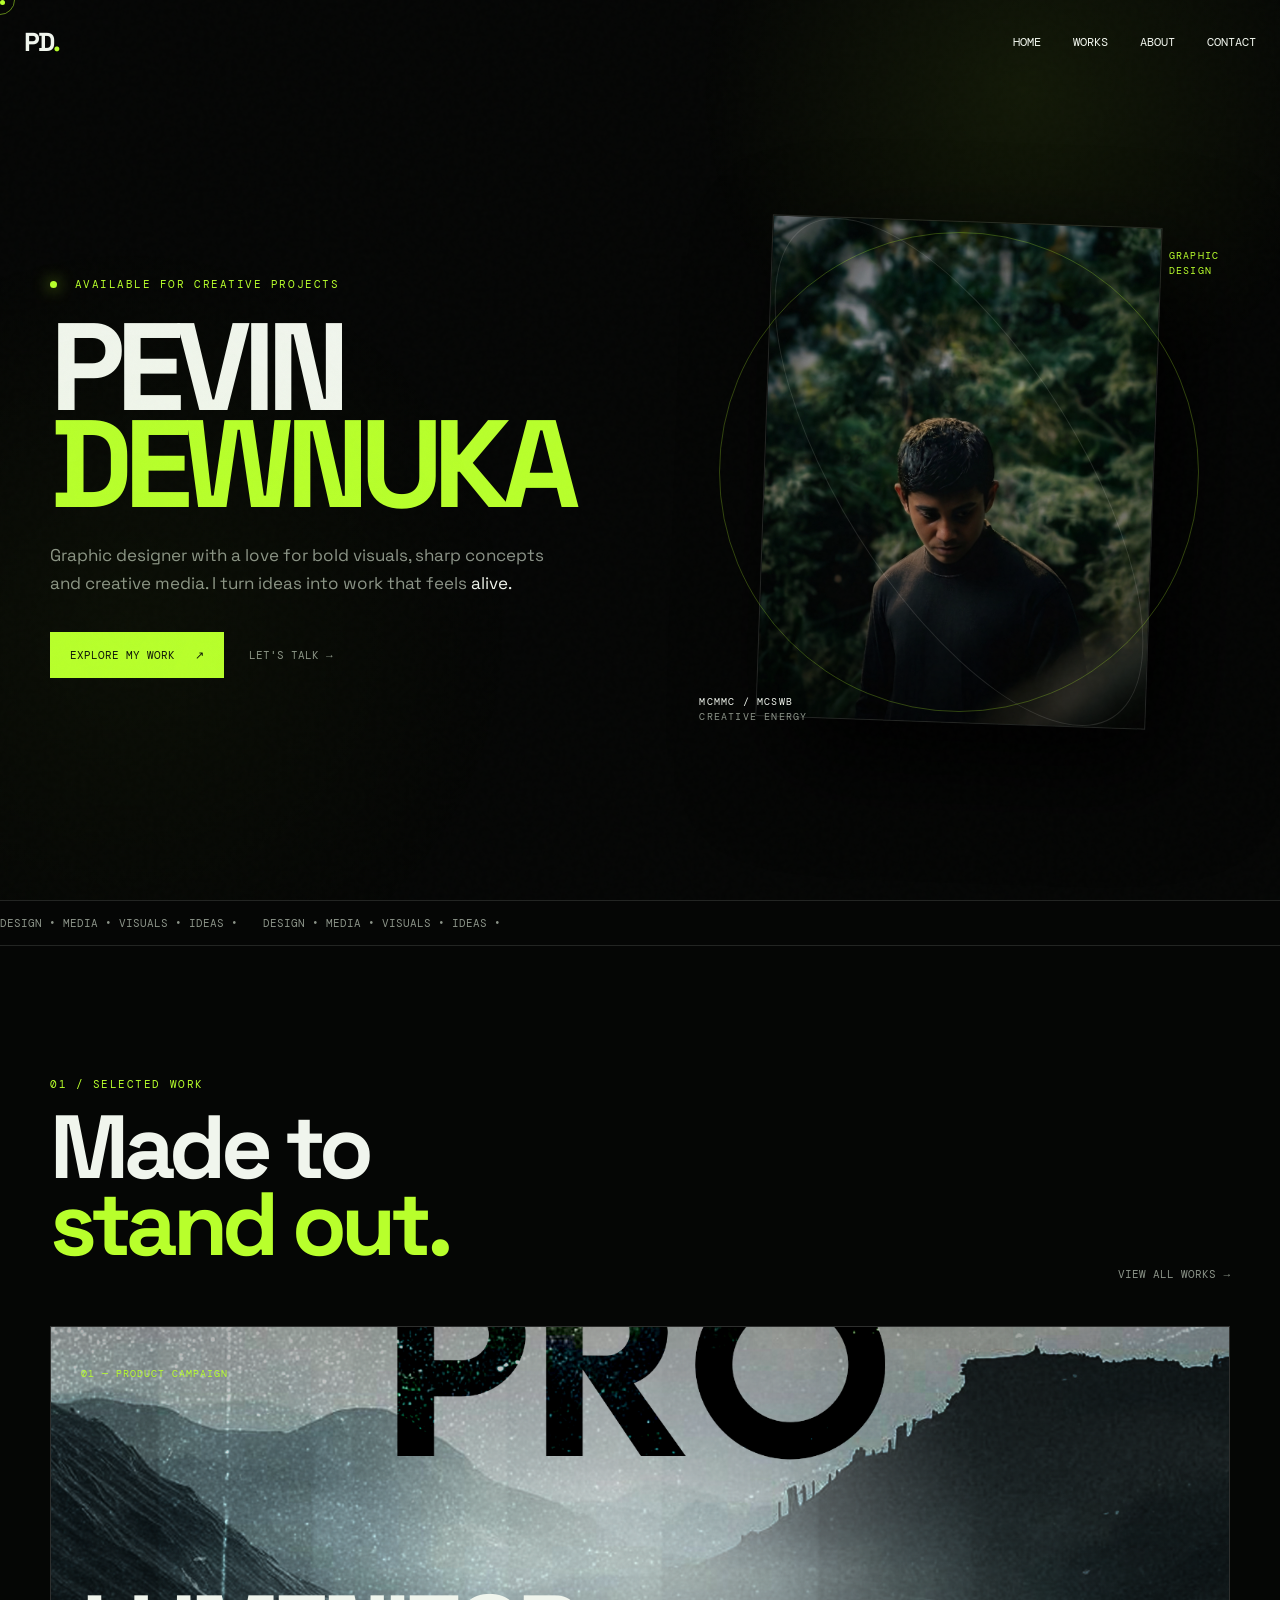
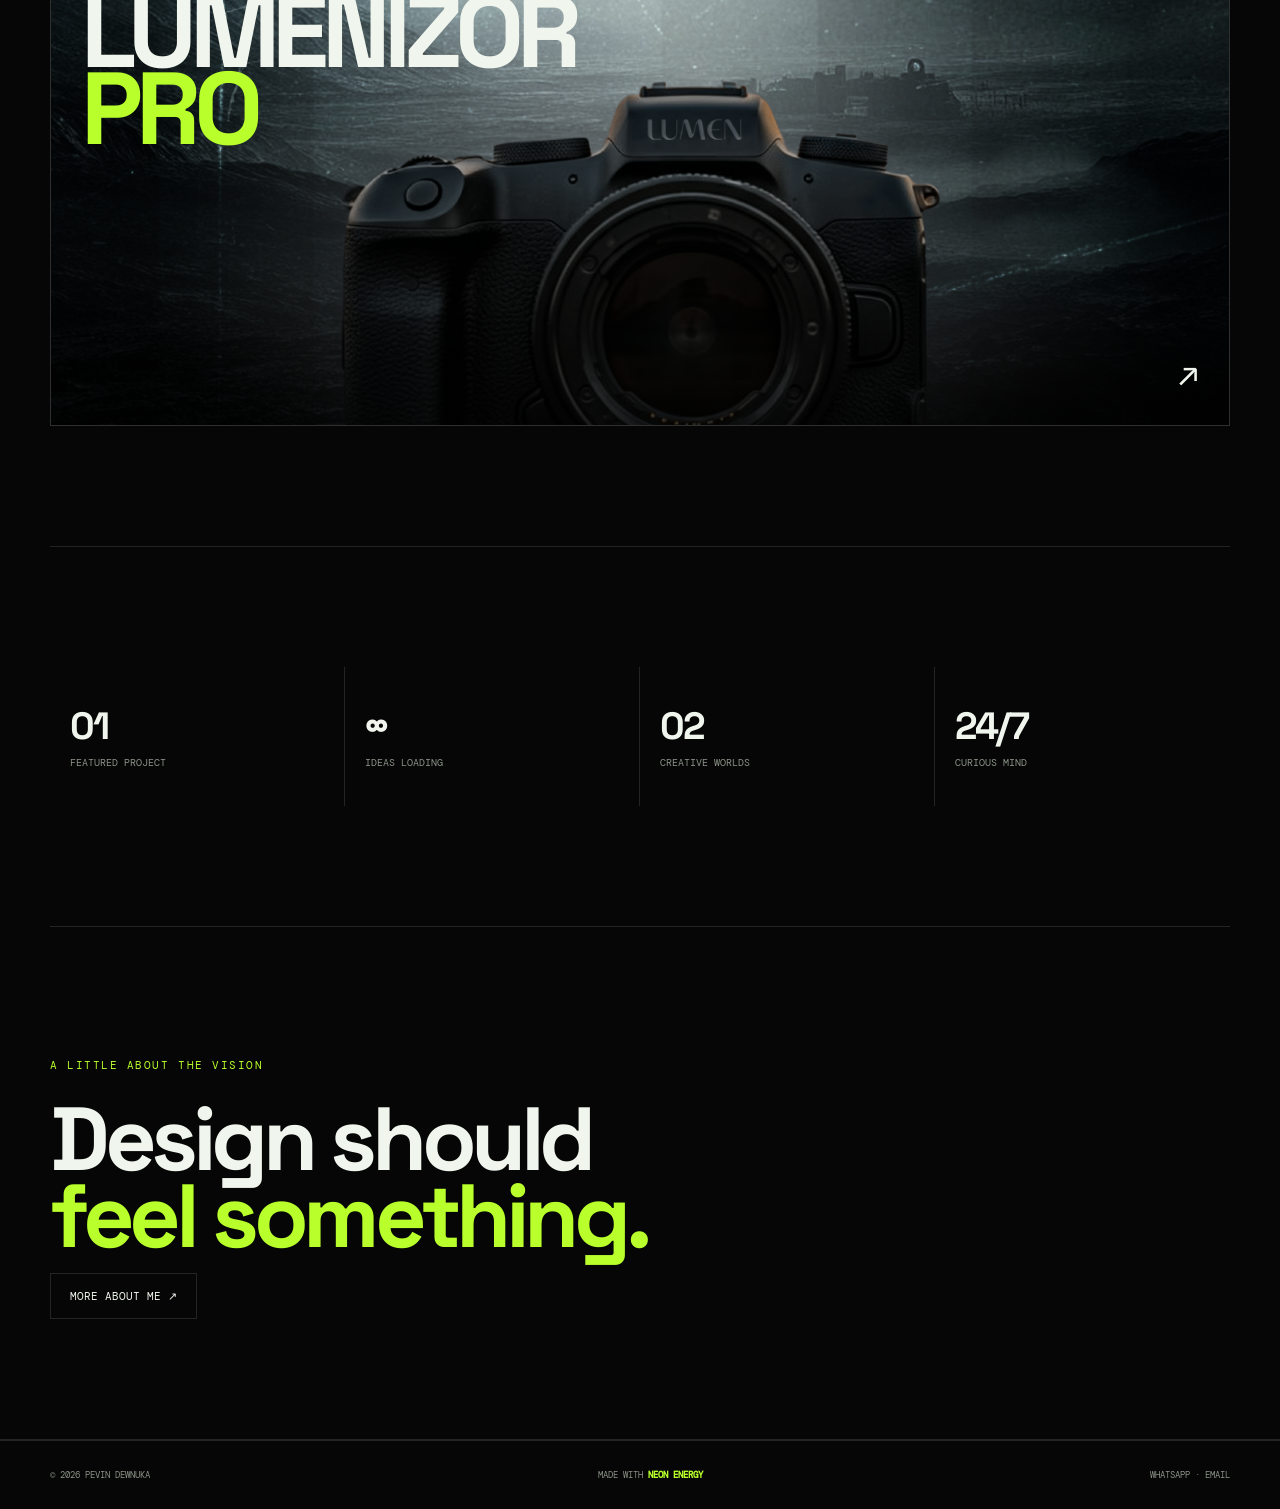
==== index.html @ 17c974a3 "Add files via upload" ====
<!doctype html>
<html lang="en">
<head>
  <meta charset="UTF-8" />
  <meta name="viewport" content="width=device-width, initial-scale=1.0" />
  <meta name="description" content="Pevin Dewnuka — Graphic Designer, creative media enthusiast and member of the Mahinda College Senior Western Band." />
  <meta name="google-site-verification" content="googlec749987c3fb97a8d" />
  <title>Pevin Dewnuka — Creative Portfolio</title>
  <link rel="icon" href="assets/pevin-profile.jpg" />
  <link rel="stylesheet" href="assets/style.css" />
</head>
<body data-page="home">
  <div class="noise"></div>
  <div class="cursor-dot"></div><div class="cursor-ring"></div>
  <header class="nav-wrap">
    <a class="brand" href="index.html">PD<span>.</span></a>
    <button class="menu-toggle" aria-label="Open menu"><span></span><span></span></button>
    <nav class="nav">
      <a href="index.html" class="active">Home</a><a href="works.html">Works</a><a href="about.html">About</a><a href="contact.html">Contact</a>
    </nav>
  </header>

  <main>
    <section class="hero container">
      <div class="hero-copy reveal">
        <p class="eyebrow"><span class="dot"></span> AVAILABLE FOR CREATIVE PROJECTS</p>
        <h1>PEVIN<br/><span>DEWNUKA</span></h1>
        <p class="hero-text">Graphic designer with a love for bold visuals, sharp concepts and creative media. I turn ideas into work that feels <em>alive.</em></p>
        <div class="hero-actions"><a class="btn btn-primary magnetic" href="works.html">Explore my work <span>↗</span></a><a class="text-link" href="contact.html">Let's talk <span>→</span></a></div>
      </div>
      <div class="hero-visual reveal delay-1">
        <div class="portrait-frame"><img src="assets/pevin-profile.jpg" alt="Pevin Dewnuka portrait"/><div class="scanline"></div></div>
        <div class="orbit orbit-a"></div><div class="orbit orbit-b"></div>
        <div class="floating-tag tag-top">GRAPHIC<br/>DESIGN</div>
        <div class="floating-tag tag-bottom">MCMMC / MCSWB<br/><span>CREATIVE ENERGY</span></div>
      </div>
    </section>

    <section class="marquee"><div><span>DESIGN • MEDIA • VISUALS • IDEAS • </span><span>DESIGN • MEDIA • VISUALS • IDEAS • </span></div></section>

    <section class="featured container section-pad">
      <div class="section-head reveal"><div><p class="eyebrow">01 / SELECTED WORK</p><h2>Made to<br/><span>stand out.</span></h2></div><a class="text-link" href="works.html">View all works →</a></div>
      <a class="feature-card reveal" href="works.html">
        <img src="assets/lumenizor-pro.png" alt="Lumenizor Pro poster design"/>
        <div class="feature-overlay"><p>01 — PRODUCT CAMPAIGN</p><h3>LUMENIZOR<br/><span>PRO</span></h3><div class="arrow">↗</div></div>
      </a>
    </section>

    <section class="stats container section-pad reveal">
      <div><strong>01</strong><span>featured project</span></div><div><strong>∞</strong><span>ideas loading</span></div><div><strong>02</strong><span>creative worlds</span></div><div><strong>24/7</strong><span>curious mind</span></div>
    </section>

    <section class="statement section-pad"><div class="container reveal"><p class="eyebrow">A LITTLE ABOUT THE VISION</p><h2>Design should<br/><span>feel something.</span></h2><a class="btn btn-outline" href="about.html">More about me ↗</a></div></section>
  </main>
  <footer><div class="container footer-inner"><span>© 2026 PEVIN DEWNUKA</span><span>MADE WITH <b>NEON ENERGY</b></span><span><a href="https://wa.me/94776345162">WHATSAPP</a> · <a href="mailto:pevindewnukamc@gmail.com">EMAIL</a></span></div></footer>
  <script src="assets/script.js"></script>
</body>
</html>
---- assets/style.css ----
@import url('https://fonts.googleapis.com/css2?family=DM+Mono:wght@400;500&family=Space+Grotesk:wght@400;500;600;700&display=swap');
:root{--bg:#050605;--text:#f0f5ed;--muted:#8b9388;--green:#b8ff2c;--line:rgba(240,245,237,.13);--card:#0c100c}*{box-sizing:border-box}html{scroll-behavior:smooth}body{margin:0;background:var(--bg);color:var(--text);font-family:'Space Grotesk',sans-serif;overflow-x:hidden}body:before{content:'';position:fixed;inset:0;background:radial-gradient(circle at 80% 10%,rgba(184,255,44,.08),transparent 25%),radial-gradient(circle at 10% 70%,rgba(184,255,44,.04),transparent 30%);pointer-events:none}.noise{position:fixed;inset:0;opacity:.035;pointer-events:none;z-index:20;background-image:url("data:image/svg+xml,%3Csvg viewBox='0 0 180 180' xmlns='http://www.w3.org/2000/svg'%3E%3Cfilter id='n'%3E%3CfeTurbulence type='fractalNoise' baseFrequency='.9' numOctaves='4' stitchTiles='stitch'/%3E%3C/filter%3E%3Crect width='100%25' height='100%25' filter='url(%23n)' opacity='.5'/%3E%3C/svg%3E")}a{color:inherit;text-decoration:none}.container{width:min(1180px,calc(100% - 48px));margin:auto}.nav-wrap{height:84px;display:flex;align-items:center;justify-content:space-between;width:min(1240px,calc(100% - 48px));margin:auto;position:relative;z-index:30}.brand{font-size:26px;font-weight:700;letter-spacing:-.08em}.brand span,h1 span,h2 span,h3 span,.eyebrow,.contact-card small{color:var(--green)}.nav{display:flex;gap:32px;font:12px 'DM Mono',monospace;text-transform:uppercase}.nav a{color:var(--muted);transition:.25s}.nav a:hover,.nav a.active{color:var(--text)}.menu-toggle{display:none;background:none;border:0}.hero{min-height:calc(100vh - 84px);display:grid;grid-template-columns:1.05fr .95fr;align-items:center;gap:40px;padding:40px 0 80px}.eyebrow{font:11px 'DM Mono',monospace;letter-spacing:.14em}.dot{display:inline-block;width:7px;height:7px;border-radius:50%;background:var(--green);box-shadow:0 0 16px var(--green);margin-right:9px}.hero h1,.page-hero h1,.contact-hero h1{font-size:clamp(64px,9.7vw,138px);line-height:.78;letter-spacing:-.075em;margin:28px 0}.hero h1 span,.page-hero h1 span,.contact-hero h1 span{color:var(--green)}.hero-text{max-width:520px;color:var(--muted);font-size:17px;line-height:1.65}.hero-text em{color:var(--text);font-style:normal}.hero-actions{display:flex;gap:25px;align-items:center;margin-top:35px}.btn{display:inline-flex;align-items:center;gap:20px;padding:15px 19px;border:1px solid var(--line);font:11px 'DM Mono',monospace;text-transform:uppercase;transition:.3s}.btn-primary{background:var(--green);color:#081008;border-color:var(--green)}.btn-primary:hover{transform:translateY(-3px);box-shadow:0 12px 35px rgba(184,255,44,.18)}.btn-outline:hover{border-color:var(--green);color:var(--green)}.text-link{font:11px 'DM Mono',monospace;text-transform:uppercase;color:var(--muted)}.text-link:hover{color:var(--green)}.hero-visual{height:680px;position:relative;display:flex;justify-content:center;align-items:center}.portrait-frame{width:min(390px,72%);aspect-ratio:4/5.15;overflow:hidden;border:1px solid var(--line);position:relative;transform:rotate(2deg);box-shadow:30px 40px 100px #000}.portrait-frame:after{content:'';position:absolute;inset:0;background:linear-gradient(180deg,transparent 45%,rgba(0,0,0,.65));mix-blend-mode:multiply}.portrait-frame img{width:100%;height:100%;object-fit:cover}.scanline{position:absolute;left:0;right:0;height:1px;background:var(--green);opacity:.55;animation:scan 5s linear infinite;z-index:2}@keyframes scan{0%{top:0}100%{top:100%}}.orbit{position:absolute;border:1px solid rgba(184,255,44,.25);border-radius:50%;width:480px;height:480px;animation:spin 16s linear infinite}.orbit-b{width:580px;height:240px;transform:rotate(58deg);animation-duration:23s;border-color:rgba(240,245,237,.12)}@keyframes spin{to{transform:rotate(360deg)}}.floating-tag{position:absolute;font:10px 'DM Mono',monospace;letter-spacing:.12em;line-height:1.5}.tag-top{top:17%;right:2%;color:var(--green)}.tag-bottom{bottom:13%;left:2%;color:var(--text)}.tag-bottom span{color:var(--muted)}.marquee{border-top:1px solid var(--line);border-bottom:1px solid var(--line);overflow:hidden;white-space:nowrap;font:11px 'DM Mono',monospace;color:var(--muted);padding:15px 0}.marquee div{display:flex;width:max-content;animation:marquee 24s linear infinite}.marquee span{padding-right:25px}@keyframes marquee{to{transform:translateX(-50%)}}.section-pad{padding-top:120px;padding-bottom:120px}.section-head{display:flex;justify-content:space-between;align-items:end;margin-bottom:45px}.section-head h2,.statement h2,.info-block h2,.band-section h2,.contact-bottom h2{font-size:clamp(50px,7vw,90px);line-height:.86;letter-spacing:-.06em;margin:18px 0}.feature-card{display:block;position:relative;height:min(68vw,700px);overflow:hidden;border:1px solid var(--line);background:#111}.feature-card img{width:100%;height:100%;object-fit:cover;transition:transform .8s cubic-bezier(.2,.8,.2,1)}.feature-card:hover img{transform:scale(1.045)}.feature-overlay{position:absolute;inset:0;padding:30px;display:flex;flex-direction:column;justify-content:space-between;background:linear-gradient(180deg,rgba(0,0,0,.3),transparent 35%,rgba(0,0,0,.75))}.feature-overlay p,.work-meta p{font:10px 'DM Mono',monospace;color:var(--green);letter-spacing:.1em}.feature-overlay h3{font-size:clamp(55px,8vw,105px);line-height:.75;letter-spacing:-.07em;margin:0}.feature-overlay .arrow{font-size:35px;align-self:flex-end}.stats{display:grid;grid-template-columns:repeat(4,1fr);border-top:1px solid var(--line);border-bottom:1px solid var(--line)}.stats div{padding:35px 20px;border-right:1px solid var(--line)}.stats div:last-child{border:0}.stats strong{display:block;font-size:38px;letter-spacing:-.06em}.stats span{font:10px 'DM Mono',monospace;color:var(--muted);text-transform:uppercase}.statement{border-bottom:1px solid var(--line)}.statement .container{display:flex;flex-direction:column;align-items:flex-start}.page-hero{padding-top:80px;padding-bottom:70px}.page-hero h1{margin-bottom:35px}.page-hero>p:last-child{max-width:550px;color:var(--muted);line-height:1.7}.works-grid{display:grid;grid-template-columns:1fr 1fr;gap:26px}.work-card{border:1px solid var(--line);background:var(--card);overflow:hidden}.work-card.large{grid-column:span 2}.work-image{height:650px;position:relative;overflow:hidden}.work-image img{width:100%;height:100%;object-fit:cover;transition:.7s}.work-card:hover .work-image img{transform:scale(1.03)}.work-number{position:absolute;top:20px;right:20px;font:11px 'DM Mono',monospace;color:var(--green)}.work-meta{padding:20px;display:flex;justify-content:space-between;align-items:end}.work-meta p{margin:0 0 8px;color:var(--muted)}.work-meta h2{margin:0;font-size:24px}.work-meta>span{font-size:25px;color:var(--green)}.placeholder-inner{height:390px;display:flex;flex-direction:column;justify-content:center;align-items:center;gap:15px;background:radial-gradient(circle,rgba(184,255,44,.08),transparent 45%);position:relative}.placeholder-inner:before,.placeholder-inner:after{content:'';position:absolute;background:var(--line)}.placeholder-inner:before{width:70%;height:1px}.placeholder-inner:after{height:70%;width:1px}.placeholder-inner span,.placeholder-inner small{font:10px 'DM Mono',monospace;color:var(--green);z-index:1}.placeholder-inner b{font-size:44px;line-height:.8;text-align:center;letter-spacing:-.07em;z-index:1}.upload-note{border:1px solid var(--line);display:flex;justify-content:space-between;align-items:center;padding:35px;margin-bottom:120px}.upload-note h2{margin:8px 0;font-size:32px}.upload-note p:last-child{color:var(--muted);max-width:580px}.about-hero{display:grid;grid-template-columns:.7fr 1.3fr;gap:90px;align-items:center}.about-image{border:1px solid var(--line);aspect-ratio:4/5;overflow:hidden}.about-image img{width:100%;height:100%;object-fit:cover}.about-hero h1{font-size:clamp(60px,8vw,110px);line-height:.78;letter-spacing:-.075em;margin:25px 0}.about-hero .lead{font-size:22px;line-height:1.4;max-width:680px}.about-hero>div:last-child>p:not(.eyebrow){color:var(--muted);line-height:1.8;max-width:680px}.about-grid{display:grid;grid-template-columns:1fr 1fr;gap:100px;border-top:1px solid var(--line)}.skill-list>div{padding:25px 0;border-bottom:1px solid var(--line);display:grid;grid-template-columns:45px 1fr;gap:10px}.skill-list span{font:10px 'DM Mono',monospace;color:var(--green)}.skill-list b{font-size:23px}.skill-list small{grid-column:2;color:var(--muted);font:11px 'DM Mono',monospace}.band-section{border-top:1px solid var(--line);border-bottom:1px solid var(--line);padding:100px 0}.band-section p:last-child{max-width:720px;color:var(--muted);line-height:1.8}.contact-hero{min-height:75vh;display:grid;grid-template-columns:1.2fr .8fr;align-items:center;gap:60px}.contact-hero h1{margin:25px 0}.contact-hero .lead{font-size:20px;color:var(--muted);max-width:620px}.contact-cards{display:flex;flex-direction:column;gap:16px}.contact-card{border:1px solid var(--line);padding:25px;transition:.3s}.contact-card:hover{border-color:var(--green);transform:translateX(8px)}.contact-card span{display:block;font:10px 'DM Mono',monospace;color:var(--muted);margin-bottom:22px}.contact-card strong{display:block;font-size:22px;word-break:break-word}.contact-card small{display:block;font:10px 'DM Mono',monospace;margin-top:20px}.contact-bottom{border-top:1px solid var(--line);border-bottom:1px solid var(--line);padding:100px 0}.contact-bottom .container{display:flex;justify-content:space-between;align-items:end}.giant-link{font-size:clamp(24px,4vw,55px);letter-spacing:-.05em;border-bottom:1px solid var(--green);padding-bottom:7px}.giant-link span{color:var(--green)}footer{padding:28px 0;border-top:1px solid var(--line)}.footer-inner{display:flex;justify-content:space-between;gap:20px;font:9px 'DM Mono',monospace;color:var(--muted)}footer b,footer a:hover{color:var(--green)}.reveal{opacity:0;transform:translateY(28px);transition:opacity .8s ease,transform .8s cubic-bezier(.2,.8,.2,1)}.reveal.in{opacity:1;transform:none}.delay-1{transition-delay:.14s}.cursor-dot,.cursor-ring{position:fixed;pointer-events:none;z-index:100;display:none}.cursor-dot{width:5px;height:5px;background:var(--green);border-radius:50%}.cursor-ring{width:30px;height:30px;border:1px solid rgba(184,255,44,.5);border-radius:50%;transform:translate(-50%,-50%);transition:width .2s,height .2s}.hovering .cursor-ring{width:50px;height:50px;border-color:var(--green)}@media (pointer:fine){.cursor-dot,.cursor-ring{display:block}}@media(max-width:800px){.container,.nav-wrap{width:min(100% - 30px,1180px)}.nav{position:absolute;top:72px;right:0;display:none;flex-direction:column;background:#090c09;border:1px solid var(--line);padding:22px;width:180px}.nav.open{display:flex}.menu-toggle{display:flex;flex-direction:column;gap:6px}.menu-toggle span{width:24px;height:1px;background:var(--text)}.hero,.about-hero,.contact-hero{grid-template-columns:1fr}.hero{padding-top:20px}.hero-visual{height:570px;order:-1}.hero-copy{margin-top:-20px}.portrait-frame{width:min(340px,75%)}.orbit{width:410px;height:410px}.tag-top{right:0}.tag-bottom{left:0}.section-pad{padding-top:80px;padding-bottom:80px}.section-head{align-items:start;gap:20px;flex-direction:column}.feature-card{height:110vw}.stats{grid-template-columns:1fr 1fr}.stats div:nth-child(2){border-right:0}.stats div:nth-child(3),.stats div:nth-child(4){border-top:1px solid var(--line)}.works-grid{grid-template-columns:1fr}.work-card.large{grid-column:auto}.work-image{height:115vw}.placeholder-inner{height:75vw}.upload-note{margin-bottom:80px;flex-direction:column;align-items:flex-start;gap:25px}.about-hero{gap:45px}.about-image{max-width:500px}.about-grid{grid-template-columns:1fr;gap:30px}.contact-hero{min-height:auto;padding-top:70px}.contact-bottom .container{flex-direction:column;align-items:flex-start;gap:45px}.footer-inner{flex-direction:column;gap:8px}}
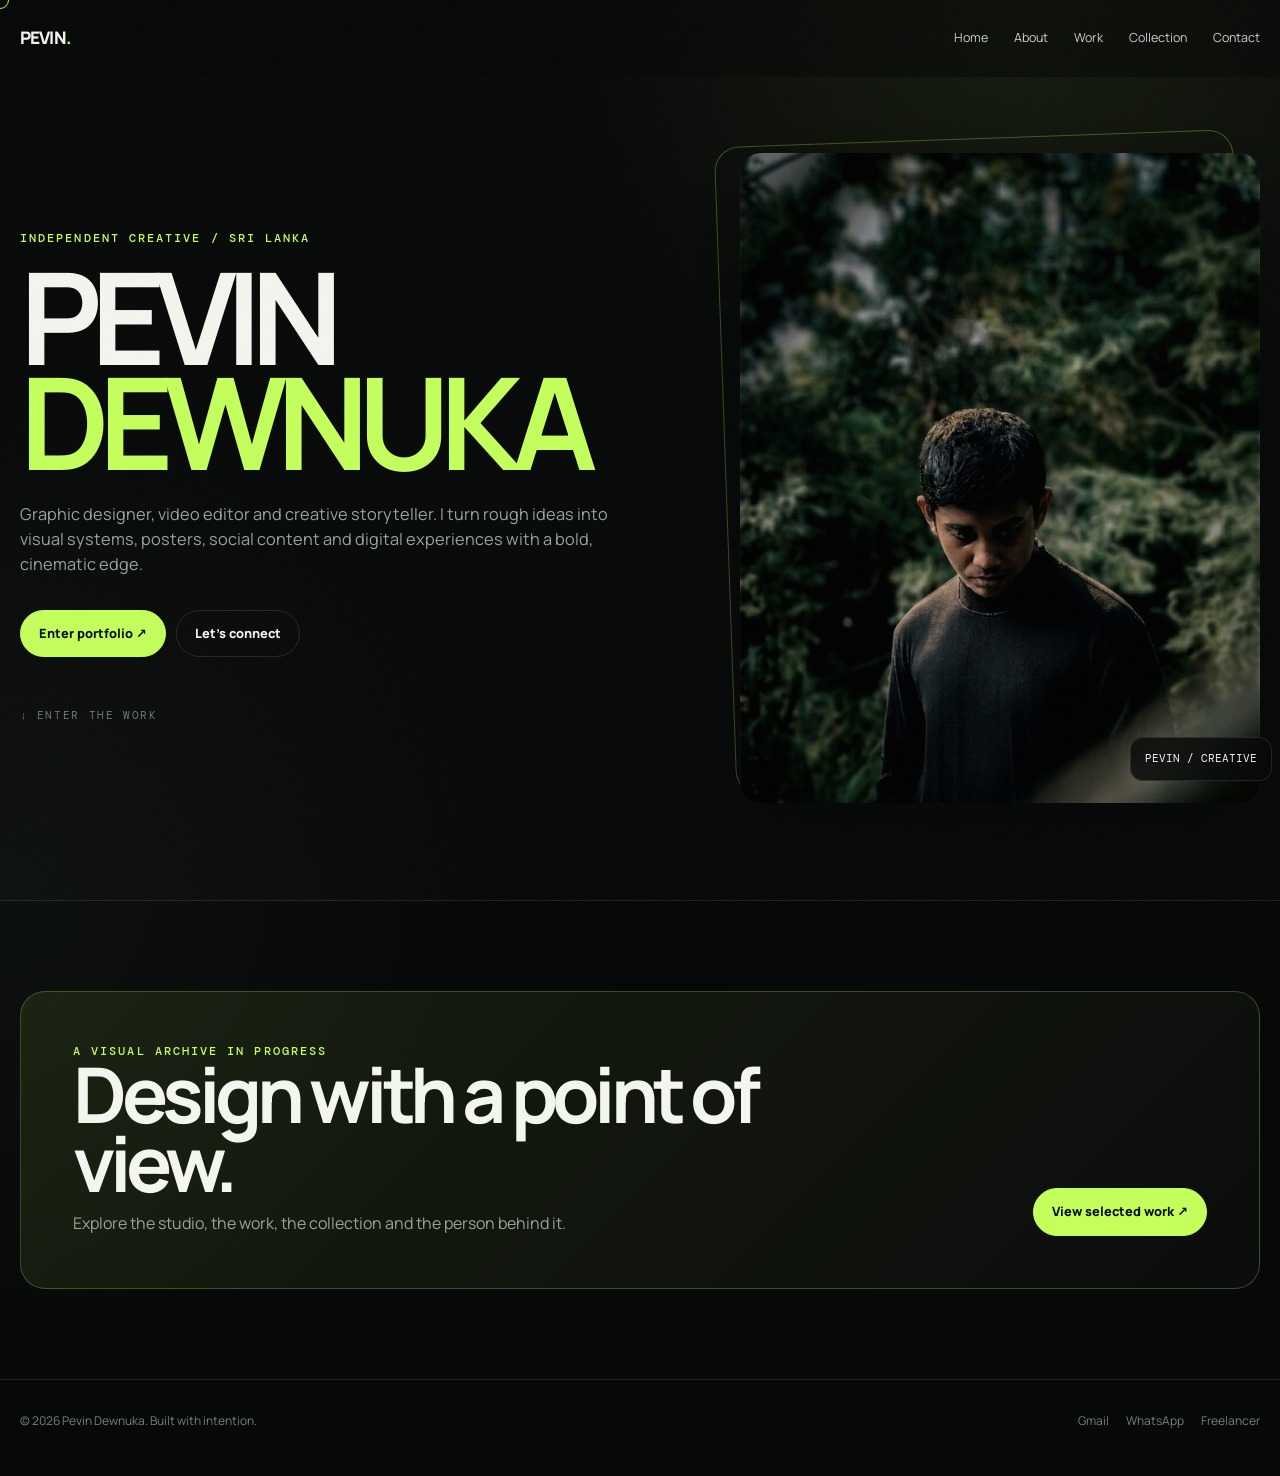
==== commit 3a172370: "Add files via upload" ====
--- a/index.html
+++ b/index.html
@@ -1,58 +1,17 @@
 <!doctype html>
-<html lang="en">
-<head>
-  <meta charset="UTF-8" />
-  <meta name="viewport" content="width=device-width, initial-scale=1.0" />
-  <meta name="description" content="Pevin Dewnuka — Graphic Designer, creative media enthusiast and member of the Mahinda College Senior Western Band." />
-  <meta name="google-site-verification" content="googlec749987c3fb97a8d" />
-  <title>Pevin Dewnuka — Creative Portfolio</title>
-  <link rel="icon" href="assets/pevin-profile.jpg" />
-  <link rel="stylesheet" href="assets/style.css" />
-</head>
-<body data-page="home">
-  <div class="noise"></div>
-  <div class="cursor-dot"></div><div class="cursor-ring"></div>
-  <header class="nav-wrap">
-    <a class="brand" href="index.html">PD<span>.</span></a>
-    <button class="menu-toggle" aria-label="Open menu"><span></span><span></span></button>
-    <nav class="nav">
-      <a href="index.html" class="active">Home</a><a href="works.html">Works</a><a href="about.html">About</a><a href="contact.html">Contact</a>
-    </nav>
-  </header>
+<html lang="en"><head><meta charset="utf-8"><meta name="viewport" content="width=device-width,initial-scale=1">
+<meta name="description" content="Pevin Dewnuka — creative graphic designer, video editor and visual storyteller.">
+<title>Pevin Dewnuka — Pevin Dewnuka</title><link rel="stylesheet" href="styles.css"></head>
+<body><div class="page-loader"><div class="loader-word">PEVIN<span>.</span></div></div><div class="cursor"></div>
+<nav id="nav"><div class="wrap nav-inner"><a class="logo" href="index.html" data-page>PEVIN<span>.</span></a><div class="nav-links"><a class="" href="home.html" data-page>Home</a><a class="" href="about.html" data-page>About</a><a class="" href="work.html" data-page>Work</a><a class="" href="collection.html" data-page>Collection</a><a class="" href="contact.html" data-page>Contact</a></div><button class="menu" aria-label="Open menu">☰</button></div></nav>
 
-  <main>
-    <section class="hero container">
-      <div class="hero-copy reveal">
-        <p class="eyebrow"><span class="dot"></span> AVAILABLE FOR CREATIVE PROJECTS</p>
-        <h1>PEVIN<br/><span>DEWNUKA</span></h1>
-        <p class="hero-text">Graphic designer with a love for bold visuals, sharp concepts and creative media. I turn ideas into work that feels <em>alive.</em></p>
-        <div class="hero-actions"><a class="btn btn-primary magnetic" href="works.html">Explore my work <span>↗</span></a><a class="text-link" href="contact.html">Let's talk <span>→</span></a></div>
-      </div>
-      <div class="hero-visual reveal delay-1">
-        <div class="portrait-frame"><img src="assets/pevin-profile.jpg" alt="Pevin Dewnuka portrait"/><div class="scanline"></div></div>
-        <div class="orbit orbit-a"></div><div class="orbit orbit-b"></div>
-        <div class="floating-tag tag-top">GRAPHIC<br/>DESIGN</div>
-        <div class="floating-tag tag-bottom">MCMMC / MCSWB<br/><span>CREATIVE ENERGY</span></div>
-      </div>
-    </section>
+<main id="top"><section class="hero"><div class="wrap hero-grid">
+<div class="reveal"><div class="eyebrow">Independent creative / Sri Lanka</div><h1>PEVIN<br><em>DEWNUKA</em></h1>
+<p>Graphic designer, video editor and creative storyteller. I turn rough ideas into visual systems, posters, social content and digital experiences with a bold, cinematic edge.</p>
+<div class="hero-actions"><a class="btn primary" href="home.html" data-page>Enter portfolio ↗</a><a class="btn" href="contact.html" data-page>Let's connect</a></div><div class="scroll mono">↓ enter the work</div></div>
+<div class="hero-photo reveal"><img src="assets/pevin.jpg" alt="Pevin Dewnuka portrait"><div class="photo-tag mono">PEVIN / CREATIVE</div></div>
+</div></section>
+<section class="cta"><div class="wrap"><div class="cta-box reveal"><div><div class="eyebrow">A visual archive in progress</div><h2>Design with a point of view.</h2><p>Explore the studio, the work, the collection and the person behind it.</p></div><a class="btn primary" href="work.html" data-page>View selected work ↗</a></div></div></section></main>
 
-    <section class="marquee"><div><span>DESIGN • MEDIA • VISUALS • IDEAS • </span><span>DESIGN • MEDIA • VISUALS • IDEAS • </span></div></section>
-
-    <section class="featured container section-pad">
-      <div class="section-head reveal"><div><p class="eyebrow">01 / SELECTED WORK</p><h2>Made to<br/><span>stand out.</span></h2></div><a class="text-link" href="works.html">View all works →</a></div>
-      <a class="feature-card reveal" href="works.html">
-        <img src="assets/lumenizor-pro.png" alt="Lumenizor Pro poster design"/>
-        <div class="feature-overlay"><p>01 — PRODUCT CAMPAIGN</p><h3>LUMENIZOR<br/><span>PRO</span></h3><div class="arrow">↗</div></div>
-      </a>
-    </section>
-
-    <section class="stats container section-pad reveal">
-      <div><strong>01</strong><span>featured project</span></div><div><strong>∞</strong><span>ideas loading</span></div><div><strong>02</strong><span>creative worlds</span></div><div><strong>24/7</strong><span>curious mind</span></div>
-    </section>
-
-    <section class="statement section-pad"><div class="container reveal"><p class="eyebrow">A LITTLE ABOUT THE VISION</p><h2>Design should<br/><span>feel something.</span></h2><a class="btn btn-outline" href="about.html">More about me ↗</a></div></section>
-  </main>
-  <footer><div class="container footer-inner"><span>© 2026 PEVIN DEWNUKA</span><span>MADE WITH <b>NEON ENERGY</b></span><span><a href="https://wa.me/94776345162">WHATSAPP</a> · <a href="mailto:pevindewnukamc@gmail.com">EMAIL</a></span></div></footer>
-  <script src="assets/script.js"></script>
-</body>
-</html>
+<footer><div class="wrap footer-inner"><div>© <span id="year"></span> Pevin Dewnuka. Built with intention.</div><div class="socials"><a href="mailto:pevindewnukamc@gmail.com">Gmail</a><a href="https://wa.me/94776345162" target="_blank" rel="noopener">WhatsApp</a><a href="https://www.freelancer.com/u/pevin2010" target="_blank" rel="noopener">Freelancer</a></div></div></footer>
+<script src="script.js"></script></body></html>
--- a/styles.css
+++ b/styles.css
@@ -0,0 +1,45 @@
+
+@import url('https://fonts.googleapis.com/css2?family=DM+Mono:wght@400;500&family=Manrope:wght@400;500;600;700;800&display=swap');
+:root{
+  --bg:#070908; --surface:#0d110e; --surface2:#111711; --text:#f3f5ef; --muted:#9aa39a;
+  --line:rgba(255,255,255,.11); --acid:#c4ff5c; --acid2:#e8ffb6; --max:1240px;
+  --shadow:0 25px 80px rgba(0,0,0,.38);
+}
+*{box-sizing:border-box;margin:0;padding:0}
+html{scroll-behavior:smooth}
+body{background:
+ radial-gradient(circle at 80% 0%,rgba(196,255,92,.08),transparent 28rem),
+ radial-gradient(circle at 0% 60%,rgba(93,123,100,.07),transparent 30rem),var(--bg);
+ color:var(--text);font-family:Manrope,system-ui,sans-serif;line-height:1.55;overflow-x:hidden}
+body:before{content:"";position:fixed;inset:0;pointer-events:none;opacity:.035;background-image:url("data:image/svg+xml,%3Csvg xmlns='http://www.w3.org/2000/svg' width='140' height='140' viewBox='0 0 140 140'%3E%3Cfilter id='n'%3E%3CfeTurbulence type='fractalNoise' baseFrequency='.8' numOctaves='4' stitchTiles='stitch'/%3E%3C/filter%3E%3Crect width='100%25' height='100%25' filter='url(%23n)'/%3E%3C/svg%3E");z-index:99}
+a{color:inherit;text-decoration:none}.wrap{width:min(var(--max),calc(100% - 40px));margin:auto}.mono{font-family:"DM Mono",monospace}.eyebrow{font:500 .72rem "DM Mono",monospace;letter-spacing:.18em;text-transform:uppercase;color:var(--acid)}
+::selection{background:var(--acid);color:#081006}
+.page-loader{position:fixed;inset:0;background:var(--bg);z-index:100;display:grid;place-items:center;transition:opacity .65s,visibility .65s}.page-loader.hide{opacity:0;visibility:hidden}.loader-word{font-size:clamp(2rem,8vw,6rem);font-weight:800;letter-spacing:-.08em}.loader-word span{color:var(--acid)}
+.cursor{position:fixed;width:18px;height:18px;border:1px solid var(--acid);border-radius:50%;pointer-events:none;z-index:110;transform:translate(-50%,-50%);transition:width .2s,height .2s,background .2s;mix-blend-mode:difference}.cursor.grow{width:54px;height:54px;background:rgba(196,255,92,.16)}
+nav{position:fixed;top:0;left:0;right:0;z-index:80;background:rgba(7,9,8,.6);backdrop-filter:blur(18px);border-bottom:1px solid transparent;transition:.3s}
+nav.scrolled{border-color:var(--line)}.nav-inner{height:76px;display:flex;align-items:center;justify-content:space-between}
+.logo{font-size:1.08rem;font-weight:800;letter-spacing:-.05em}.logo span{color:var(--acid)}
+.nav-links{display:flex;gap:26px;align-items:center;font-size:.78rem;color:#cbd1ca}.nav-links a{position:relative}.nav-links a:after{content:"";position:absolute;left:0;bottom:-7px;width:0;height:1px;background:var(--acid);transition:.25s}.nav-links a:hover:after,.nav-links a.active:after{width:100%}
+.menu{display:none;background:none;border:0;color:var(--text);font-size:1.4rem}
+main{min-height:100vh}section{padding:125px 0;border-top:1px solid var(--line)}section:first-child{border-top:0}
+.hero{min-height:100vh;display:grid;align-items:center;padding:120px 0 65px}.hero-grid{display:grid;grid-template-columns:1.05fr .95fr;gap:70px;align-items:center}
+.hero h1{font-size:clamp(4.5rem,10vw,9.5rem);line-height:.82;letter-spacing:-.085em;margin:18px 0 28px}.hero h1 em{font-style:normal;color:var(--acid)}
+.hero p{max-width:620px;color:var(--muted);font-size:1.02rem}.hero-actions{display:flex;gap:10px;flex-wrap:wrap;margin-top:32px}
+.btn{display:inline-flex;align-items:center;justify-content:center;gap:8px;padding:13px 18px;border:1px solid var(--line);border-radius:999px;font-size:.8rem;font-weight:800;transition:.25s;cursor:pointer}.btn:hover{transform:translateY(-3px);border-color:rgba(196,255,92,.55)}.btn.primary{background:var(--acid);color:#071005;border-color:var(--acid)}
+.hero-photo{position:relative;max-width:520px;margin-left:auto}.hero-photo:before{content:"";position:absolute;inset:-15px 16px 16px -15px;border:1px solid rgba(196,255,92,.3);border-radius:25px;transform:rotate(-2deg)}.hero-photo img{width:100%;display:block;aspect-ratio:4/5;object-fit:cover;object-position:center 35%;border-radius:21px;filter:saturate(.7) contrast(1.08);position:relative;box-shadow:var(--shadow)}
+.photo-tag{position:absolute;right:-12px;bottom:22px;padding:12px 14px;border:1px solid var(--line);border-radius:13px;background:rgba(7,9,8,.84);backdrop-filter:blur(14px);font-size:.7rem;z-index:2}
+.scroll{margin-top:50px;color:#6e776f;font-size:.68rem;letter-spacing:.15em;text-transform:uppercase}
+.page-hero{padding:160px 0 90px}.page-hero h1{font-size:clamp(4rem,10vw,9rem);line-height:.82;letter-spacing:-.085em;margin-top:18px}.page-hero h1 span{color:var(--acid)}.page-hero p{max-width:680px;color:var(--muted);font-size:1.03rem;margin-top:26px}
+.section-head{display:flex;justify-content:space-between;align-items:end;gap:30px;margin-bottom:46px}.section-head p{max-width:440px;color:var(--muted)}h2{font-size:clamp(2.4rem,6vw,5.2rem);line-height:.9;letter-spacing:-.07em}
+.about-grid{display:grid;grid-template-columns:1.25fr .75fr;gap:80px}.about-copy{font-size:clamp(1.25rem,2.3vw,1.9rem);line-height:1.38;letter-spacing:-.03em}.about-copy strong{color:var(--acid)}.facts{display:grid;align-content:start}.fact{display:flex;justify-content:space-between;gap:25px;padding:18px 0;border-bottom:1px solid var(--line);font-size:.88rem}.fact span{color:var(--muted)}
+.skills{display:grid;grid-template-columns:repeat(4,1fr);gap:12px}.skill{min-height:175px;padding:25px;background:linear-gradient(145deg,#121811,#0b0e0c);border:1px solid var(--line);border-radius:17px;transition:.35s}.skill:hover{transform:translateY(-6px);border-color:rgba(196,255,92,.35)}.skill b{font-size:1.08rem}.skill p{color:var(--muted);font-size:.82rem;margin-top:10px}
+.work-grid{display:grid;grid-template-columns:repeat(12,1fr);gap:15px}.project{position:relative;min-height:420px;overflow:hidden;border:1px solid var(--line);border-radius:20px;background:#0b0e0c;transition:.4s}.project.large{grid-column:span 8}.project.small{grid-column:span 4}.project:hover{transform:translateY(-7px);border-color:rgba(196,255,92,.34)}.project-media{position:absolute;inset:0;background:#121712}.project-media img{width:100%;height:100%;object-fit:cover;transition:transform .7s,filter .7s}.project:hover img{transform:scale(1.05);filter:brightness(.8) saturate(.9)}.project-overlay{position:absolute;inset:0;background:linear-gradient(180deg,rgba(0,0,0,.02),rgba(0,0,0,.88));display:flex;flex-direction:column;justify-content:end;padding:28px}.project-no{position:absolute;top:22px;left:25px;color:var(--acid);font:500 .68rem "DM Mono"}.project h3{font-size:clamp(1.7rem,3vw,2.7rem);letter-spacing:-.06em}.project p{color:#c4cbc2;max-width:620px;font-size:.85rem;margin-top:6px}.tags{display:flex;flex-wrap:wrap;gap:7px;margin-top:16px}.tag{border:1px solid rgba(255,255,255,.17);padding:5px 9px;border-radius:999px;font:400 .62rem "DM Mono";color:#d7ddd5}
+.collection-tools{display:flex;gap:8px;flex-wrap:wrap;margin-bottom:28px}.filter{background:transparent;color:#bfc7be;border:1px solid var(--line);border-radius:999px;padding:9px 13px;font:500 .68rem "DM Mono";cursor:pointer}.filter.active,.filter:hover{background:var(--acid);color:#071005;border-color:var(--acid)}.collection-grid{display:grid;grid-template-columns:repeat(3,1fr);gap:14px}.tile{border:1px solid var(--line);border-radius:17px;overflow:hidden;background:var(--surface);cursor:pointer;transition:.3s}.tile:hover{transform:translateY(-5px);border-color:rgba(196,255,92,.35)}.tile img{width:100%;aspect-ratio:4/3;object-fit:cover;display:block}.tile-copy{padding:17px}.tile-copy h3{font-size:1rem}.tile-copy p{font-size:.74rem;color:var(--muted);margin-top:4px}.empty-note{padding:28px;border:1px dashed var(--line);border-radius:16px;color:var(--muted);grid-column:1/-1}
+.timeline{display:grid}.timeline-item{display:grid;grid-template-columns:160px 1fr;gap:30px;padding:28px 0;border-top:1px solid var(--line)}.timeline-item .year{color:var(--acid);font-size:.75rem}.timeline-item h3{font-size:1.25rem}.timeline-item p{color:var(--muted);margin-top:6px}
+.contact-grid{display:grid;grid-template-columns:1.1fr .9fr;gap:60px;align-items:start}.contact-title{font-size:clamp(3rem,7vw,6.8rem);line-height:.86;letter-spacing:-.08em}.contact-title span{color:var(--acid)}.contact-copy{color:var(--muted);max-width:580px;margin-top:20px}.contact-list{display:grid;gap:10px}.contact-card{padding:20px;border:1px solid var(--line);border-radius:16px;background:rgba(255,255,255,.02);display:flex;align-items:center;justify-content:space-between;gap:20px;transition:.25s}.contact-card:hover{border-color:rgba(196,255,92,.35);transform:translateX(5px)}.contact-card small{display:block;color:var(--muted);font:500 .64rem "DM Mono";letter-spacing:.12em;text-transform:uppercase}.contact-card strong{font-size:.95rem}.contact-arrow{font-size:1.2rem;color:var(--acid)}
+.cta{padding:90px 0}.cta-box{border:1px solid rgba(196,255,92,.24);background:linear-gradient(135deg,rgba(196,255,92,.09),rgba(255,255,255,.02));border-radius:25px;padding:52px;display:flex;justify-content:space-between;align-items:end;gap:35px}.cta-box h2{max-width:760px}.cta-box p{color:var(--muted);max-width:600px;margin-top:14px}
+footer{border-top:1px solid var(--line);padding:32px 0 45px;color:#778077;font-size:.75rem}.footer-inner{display:flex;justify-content:space-between;gap:20px}.socials{display:flex;gap:17px}.socials a:hover{color:var(--acid)}
+.reveal{opacity:0;transform:translateY(28px);transition:opacity .8s ease,transform .8s ease}.reveal.show{opacity:1;transform:none}
+.modal{position:fixed;inset:0;background:rgba(0,0,0,.8);backdrop-filter:blur(12px);display:grid;place-items:center;padding:20px;z-index:90;opacity:0;visibility:hidden;transition:.3s}.modal.open{opacity:1;visibility:visible}.modal-box{width:min(980px,100%);max-height:90vh;overflow:auto;background:#0b0e0c;border:1px solid var(--line);border-radius:20px;position:relative}.modal-box img{width:100%;max-height:72vh;object-fit:contain;background:#080a08;display:block}.modal-copy{padding:22px}.modal-copy h3{font-size:2rem;letter-spacing:-.05em}.modal-copy p{color:var(--muted);margin-top:7px}.close{position:absolute;right:14px;top:14px;border:1px solid var(--line);background:rgba(7,9,8,.8);color:white;border-radius:50%;width:38px;height:38px;cursor:pointer;font-size:1.1rem;z-index:2}
+@media(max-width:900px){.nav-links{display:none}.menu{display:block}.nav-links.open{display:flex;position:absolute;top:76px;left:0;right:0;padding:20px;background:rgba(7,9,8,.97);flex-direction:column;align-items:flex-start;border-bottom:1px solid var(--line)}.hero-grid,.about-grid,.contact-grid{grid-template-columns:1fr}.hero-photo{margin:25px auto 0;width:min(100%,560px)}.skills{grid-template-columns:repeat(2,1fr)}.project.large,.project.small{grid-column:span 12}.collection-grid{grid-template-columns:repeat(2,1fr)}.cta-box{align-items:start;flex-direction:column}}
+@media(max-width:560px){.wrap{width:calc(100% - 28px)}section{padding:88px 0}.hero h1,.page-hero h1{font-size:4rem}.skills,.collection-grid{grid-template-columns:1fr}.timeline-item{grid-template-columns:1fr;gap:7px}.footer-inner{flex-direction:column}.cta-box{padding:32px}.cursor{display:none}}
